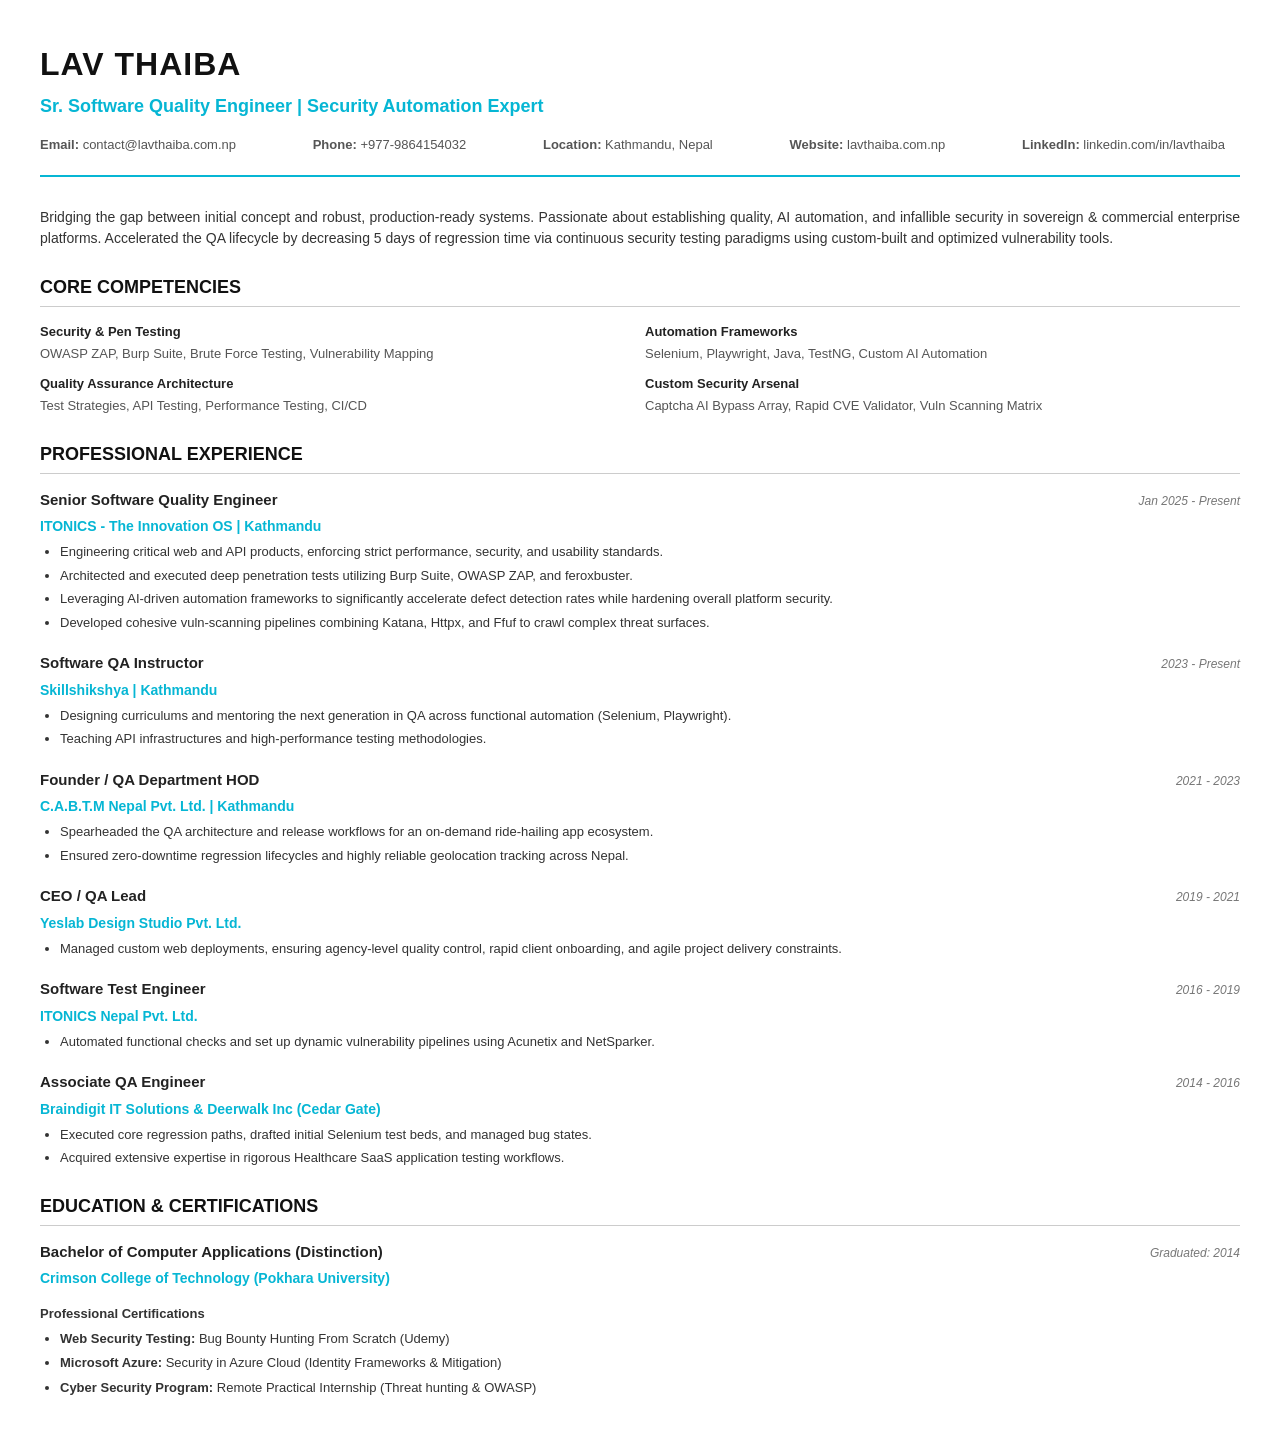
==== resume.html @ c39a05df "feat: generated professional PDF CV and linked it to the resume button" ====
<!DOCTYPE html>
<html lang="en">

<head>
    <meta charset="UTF-8">
    <title>Lav Thaiba - Resume</title>
    <style>
        body {
            font-family: 'Helvetica Neue', Helvetica, Arial, sans-serif;
            color: #333;
            line-height: 1.5;
            margin: 0;
            padding: 40px;
        }

        header {
            border-bottom: 2px solid #06b6d4;
            padding-bottom: 20px;
            margin-bottom: 30px;
        }

        h1 {
            font-size: 32px;
            margin: 0 0 5px 0;
            color: #111;
            letter-spacing: 1px;
            text-transform: uppercase;
        }

        .subtitle {
            font-size: 18px;
            color: #06b6d4;
            font-weight: bold;
            margin: 0 0 15px 0;
        }

        .contact-info {
            font-size: 13px;
            color: #555;
            display: flex;
            justify-content: space-between;
        }

        .contact-info span {
            padding-right: 15px;
        }

        h2 {
            font-size: 18px;
            color: #111;
            text-transform: uppercase;
            border-bottom: 1px solid #ccc;
            padding-bottom: 5px;
            margin-top: 25px;
            margin-bottom: 15px;
        }

        .summary {
            font-size: 14px;
            text-align: justify;
            margin-bottom: 20px;
        }

        .section-content {
            font-size: 13px;
        }

        .job {
            margin-bottom: 20px;
            page-break-inside: avoid;
        }

        .job-header {
            display: flex;
            justify-content: space-between;
            align-items: baseline;
            margin-bottom: 5px;
        }

        .job-title {
            font-size: 15px;
            font-weight: bold;
            color: #222;
        }

        .job-company {
            font-size: 14px;
            font-weight: bold;
            color: #06b6d4;
        }

        .job-date {
            font-size: 12px;
            font-style: italic;
            color: #777;
        }

        .job ul {
            margin: 5px 0 0 0;
            padding-left: 20px;
        }

        .job li {
            margin-bottom: 4px;
            text-align: justify;
        }

        .skills-grid {
            display: grid;
            grid-template-columns: 1fr 1fr;
            gap: 10px;
            margin-bottom: 10px;
        }

        .skill-item h4 {
            margin: 0 0 3px 0;
            font-size: 13px;
            color: #222;
        }

        .skill-item p {
            margin: 0;
            color: #555;
        }

        .cert-list {
            margin: 0;
            padding-left: 20px;
        }

        .cert-list li {
            margin-bottom: 5px;
        }

        .highlight-text {
            font-weight: bold;
            color: #06b6d4;
        }
    </style>
</head>

<body>

    <header>
        <h1>Lav Thaiba</h1>
        <div class="subtitle">Sr. Software Quality Engineer | Security Automation Expert</div>
        <div class="contact-info">
            <span><strong>Email:</strong> contact@lavthaiba.com.np</span>
            <span><strong>Phone:</strong> +977-9864154032</span>
            <span><strong>Location:</strong> Kathmandu, Nepal</span>
            <span><strong>Website:</strong> lavthaiba.com.np</span>
            <span><strong>LinkedIn:</strong> linkedin.com/in/lavthaiba</span>
        </div>
    </header>

    <div class="summary">
        Bridging the gap between initial concept and robust, production-ready systems. Passionate about establishing
        quality, AI automation, and infallible security in sovereign & commercial enterprise platforms. Accelerated the
        QA lifecycle by decreasing 5 days of regression time via continuous security testing paradigms using
        custom-built and optimized vulnerability tools.
    </div>

    <h2>Core Competencies</h2>
    <div class="section-content skills-grid">
        <div class="skill-item">
            <h4>Security & Pen Testing</h4>
            <p>OWASP ZAP, Burp Suite, Brute Force Testing, Vulnerability Mapping</p>
        </div>
        <div class="skill-item">
            <h4>Automation Frameworks</h4>
            <p>Selenium, Playwright, Java, TestNG, Custom AI Automation</p>
        </div>
        <div class="skill-item">
            <h4>Quality Assurance Architecture</h4>
            <p>Test Strategies, API Testing, Performance Testing, CI/CD</p>
        </div>
        <div class="skill-item">
            <h4>Custom Security Arsenal</h4>
            <p>Captcha AI Bypass Array, Rapid CVE Validator, Vuln Scanning Matrix</p>
        </div>
    </div>

    <h2>Professional Experience</h2>
    <div class="section-content">

        <div class="job">
            <div class="job-header">
                <div>
                    <span class="job-title">Senior Software Quality Engineer</span>
                </div>
                <span class="job-date">Jan 2025 - Present</span>
            </div>
            <div class="job-company">ITONICS - The Innovation OS | Kathmandu</div>
            <ul>
                <li>Engineering critical web and API products, enforcing strict performance, security, and usability
                    standards.</li>
                <li>Architected and executed deep penetration tests utilizing Burp Suite, OWASP ZAP, and feroxbuster.
                </li>
                <li>Leveraging AI-driven automation frameworks to significantly accelerate defect detection rates while
                    hardening overall platform security.</li>
                <li>Developed cohesive vuln-scanning pipelines combining Katana, Httpx, and Ffuf to crawl complex threat
                    surfaces.</li>
            </ul>
        </div>

        <div class="job">
            <div class="job-header">
                <div>
                    <span class="job-title">Software QA Instructor</span>
                </div>
                <span class="job-date">2023 - Present</span>
            </div>
            <div class="job-company">Skillshikshya | Kathmandu</div>
            <ul>
                <li>Designing curriculums and mentoring the next generation in QA across functional automation
                    (Selenium, Playwright).</li>
                <li>Teaching API infrastructures and high-performance testing methodologies.</li>
            </ul>
        </div>

        <div class="job">
            <div class="job-header">
                <div>
                    <span class="job-title">Founder / QA Department HOD</span>
                </div>
                <span class="job-date">2021 - 2023</span>
            </div>
            <div class="job-company">C.A.B.T.M Nepal Pvt. Ltd. | Kathmandu</div>
            <ul>
                <li>Spearheaded the QA architecture and release workflows for an on-demand ride-hailing app ecosystem.
                </li>
                <li>Ensured zero-downtime regression lifecycles and highly reliable geolocation tracking across Nepal.
                </li>
            </ul>
        </div>

        <div class="job">
            <div class="job-header">
                <div>
                    <span class="job-title">CEO / QA Lead</span>
                </div>
                <span class="job-date">2019 - 2021</span>
            </div>
            <div class="job-company">Yeslab Design Studio Pvt. Ltd.</div>
            <ul>
                <li>Managed custom web deployments, ensuring agency-level quality control, rapid client onboarding, and
                    agile project delivery constraints.</li>
            </ul>
        </div>

        <div class="job">
            <div class="job-header">
                <div>
                    <span class="job-title">Software Test Engineer</span>
                </div>
                <span class="job-date">2016 - 2019</span>
            </div>
            <div class="job-company">ITONICS Nepal Pvt. Ltd.</div>
            <ul>
                <li>Automated functional checks and set up dynamic vulnerability pipelines using Acunetix and
                    NetSparker.</li>
            </ul>
        </div>

        <div class="job">
            <div class="job-header">
                <div>
                    <span class="job-title">Associate QA Engineer</span>
                </div>
                <span class="job-date">2014 - 2016</span>
            </div>
            <div class="job-company">Braindigit IT Solutions & Deerwalk Inc (Cedar Gate)</div>
            <ul>
                <li>Executed core regression paths, drafted initial Selenium test beds, and managed bug states.</li>
                <li>Acquired extensive expertise in rigorous Healthcare SaaS application testing workflows.</li>
            </ul>
        </div>

    </div>

    <h2>Education & Certifications</h2>
    <div class="section-content">
        <div class="job" style="margin-bottom: 10px;">
            <div class="job-header">
                <div>
                    <span class="job-title">Bachelor of Computer Applications (Distinction)</span>
                </div>
                <span class="job-date">Graduated: 2014</span>
            </div>
            <div class="job-company">Crimson College of Technology (Pokhara University)</div>
        </div>

        <h4 style="margin: 15px 0 5px 0;">Professional Certifications</h4>
        <ul class="cert-list">
            <li><strong>Web Security Testing:</strong> Bug Bounty Hunting From Scratch (Udemy)</li>
            <li><strong>Microsoft Azure:</strong> Security in Azure Cloud (Identity Frameworks & Mitigation)</li>
            <li><strong>Cyber Security Program:</strong> Remote Practical Internship (Threat hunting & OWASP)</li>
        </ul>
    </div>

</body>

</html>
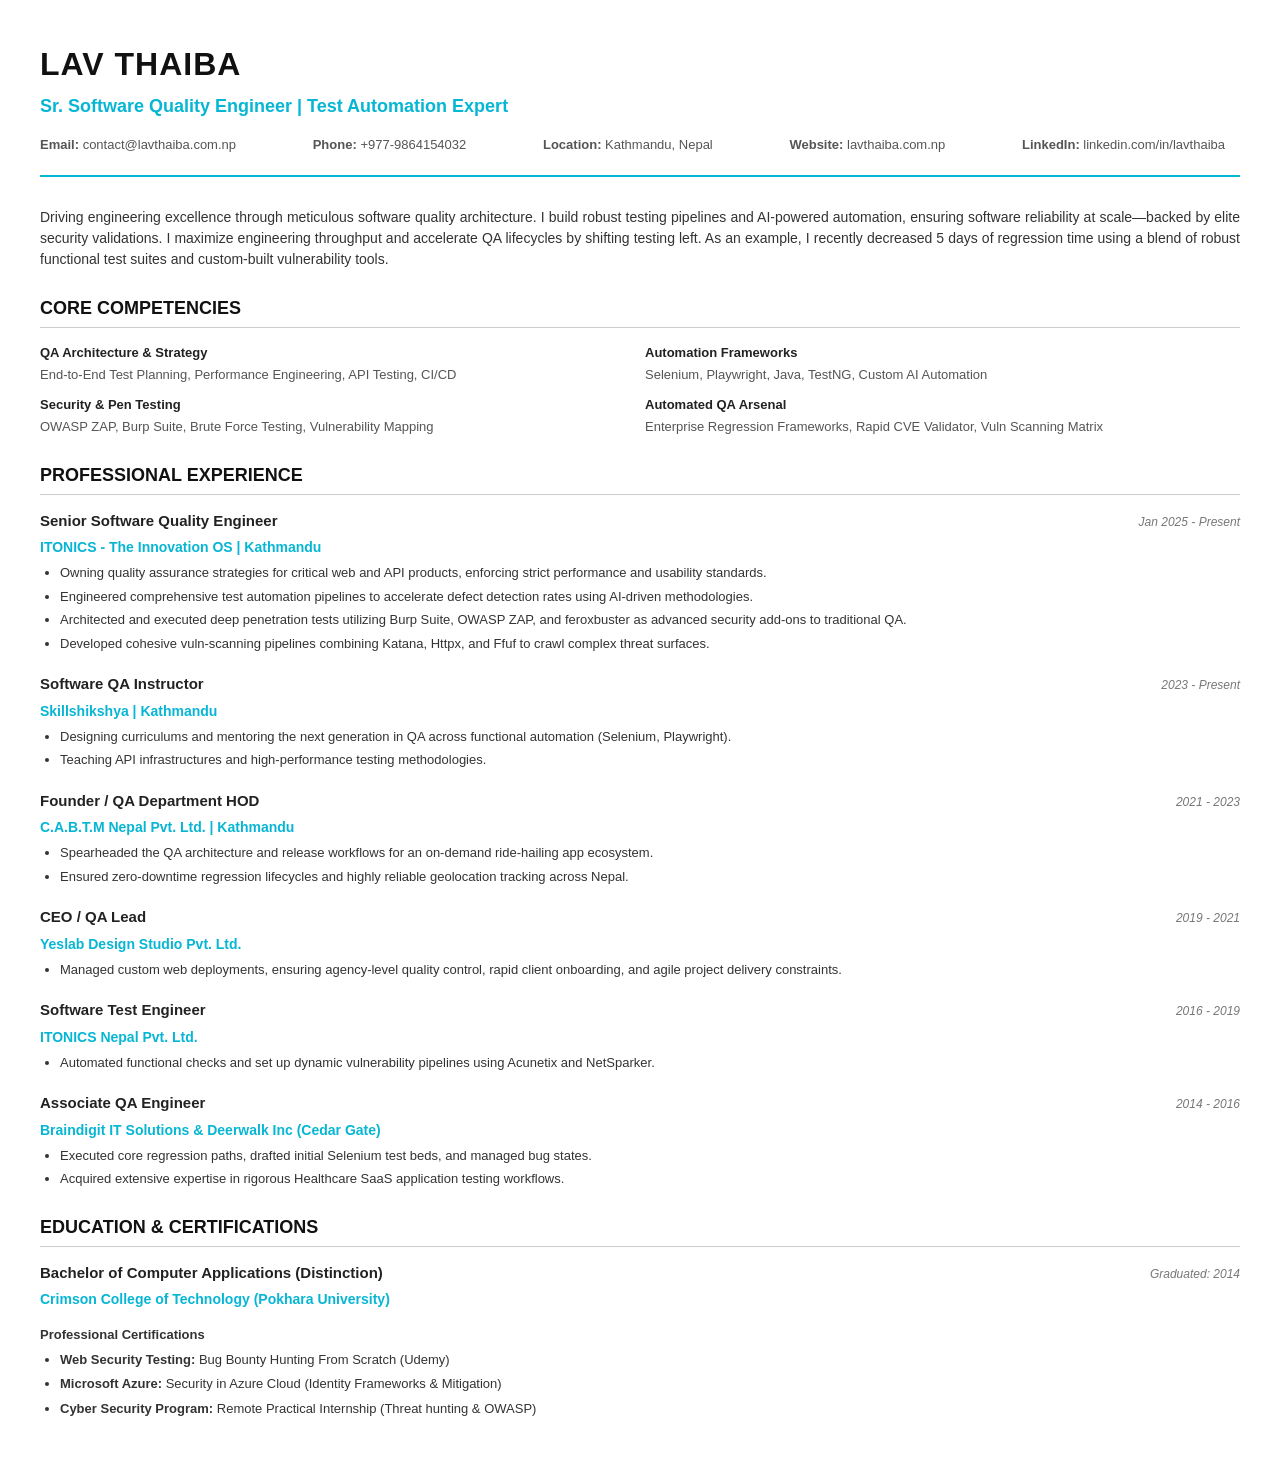
==== commit 3ad74905: "refactor: rebalanced messaging to focus on QA architecture with security as a robust add-on" ====
--- a/resume.html
+++ b/resume.html
@@ -143,7 +143,7 @@
 
     <header>
         <h1>Lav Thaiba</h1>
-        <div class="subtitle">Sr. Software Quality Engineer | Security Automation Expert</div>
+        <div class="subtitle">Sr. Software Quality Engineer | Test Automation Expert</div>
         <div class="contact-info">
             <span><strong>Email:</strong> contact@lavthaiba.com.np</span>
             <span><strong>Phone:</strong> +977-9864154032</span>
@@ -154,29 +154,30 @@
     </header>
 
     <div class="summary">
-        Bridging the gap between initial concept and robust, production-ready systems. Passionate about establishing
-        quality, AI automation, and infallible security in sovereign & commercial enterprise platforms. Accelerated the
-        QA lifecycle by decreasing 5 days of regression time via continuous security testing paradigms using
-        custom-built and optimized vulnerability tools.
+        Driving engineering excellence through meticulous software quality architecture. I build robust testing
+        pipelines and AI-powered automation, ensuring software reliability at scale—backed by elite security
+        validations. I maximize engineering throughput and accelerate QA lifecycles by shifting testing left. As an
+        example, I recently decreased 5 days of regression time using a blend of robust functional test suites and
+        custom-built vulnerability tools.
     </div>
 
     <h2>Core Competencies</h2>
     <div class="section-content skills-grid">
         <div class="skill-item">
-            <h4>Security & Pen Testing</h4>
-            <p>OWASP ZAP, Burp Suite, Brute Force Testing, Vulnerability Mapping</p>
+            <h4>QA Architecture & Strategy</h4>
+            <p>End-to-End Test Planning, Performance Engineering, API Testing, CI/CD</p>
         </div>
         <div class="skill-item">
             <h4>Automation Frameworks</h4>
             <p>Selenium, Playwright, Java, TestNG, Custom AI Automation</p>
         </div>
         <div class="skill-item">
-            <h4>Quality Assurance Architecture</h4>
-            <p>Test Strategies, API Testing, Performance Testing, CI/CD</p>
+            <h4>Security & Pen Testing</h4>
+            <p>OWASP ZAP, Burp Suite, Brute Force Testing, Vulnerability Mapping</p>
         </div>
         <div class="skill-item">
-            <h4>Custom Security Arsenal</h4>
-            <p>Captcha AI Bypass Array, Rapid CVE Validator, Vuln Scanning Matrix</p>
+            <h4>Automated QA Arsenal</h4>
+            <p>Enterprise Regression Frameworks, Rapid CVE Validator, Vuln Scanning Matrix</p>
         </div>
     </div>
 
@@ -192,12 +193,12 @@
             </div>
             <div class="job-company">ITONICS - The Innovation OS | Kathmandu</div>
             <ul>
-                <li>Engineering critical web and API products, enforcing strict performance, security, and usability
-                    standards.</li>
-                <li>Architected and executed deep penetration tests utilizing Burp Suite, OWASP ZAP, and feroxbuster.
-                </li>
-                <li>Leveraging AI-driven automation frameworks to significantly accelerate defect detection rates while
-                    hardening overall platform security.</li>
+                <li>Owning quality assurance strategies for critical web and API products, enforcing strict performance
+                    and usability standards.</li>
+                <li>Engineered comprehensive test automation pipelines to accelerate defect detection rates using
+                    AI-driven methodologies.</li>
+                <li>Architected and executed deep penetration tests utilizing Burp Suite, OWASP ZAP, and feroxbuster as
+                    advanced security add-ons to traditional QA.</li>
                 <li>Developed cohesive vuln-scanning pipelines combining Katana, Httpx, and Ffuf to crawl complex threat
                     surfaces.</li>
             </ul>
